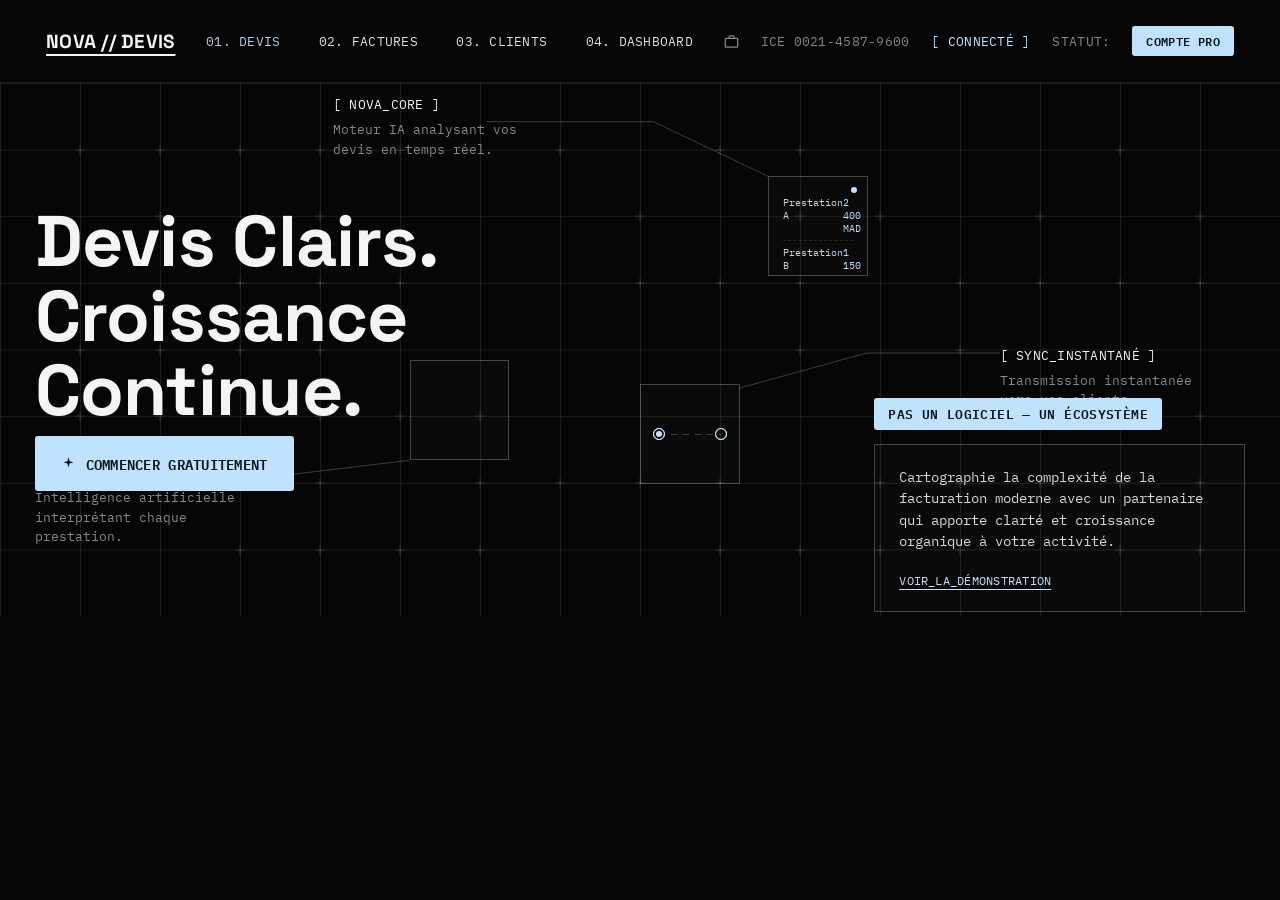
==== frontend/index.html @ 400c8898 "Add frontend" ====
<!DOCTYPE html>
<html lang="fr">
<head>
<meta charset="UTF-8">
<meta name="viewport" content="width=device-width, initial-scale=1.0">
<title>NOVA // DEVIS — Devis clairs. Croissance continue.</title>
<link rel="preconnect" href="https://fonts.googleapis.com">
<link href="https://fonts.googleapis.com/css2?family=Space+Grotesk:wght@500;700&family=IBM+Plex+Mono:wght@400;500;600&display=swap" rel="stylesheet">
<style>
  :root{
    --bg:#060606;
    --line:rgba(255,255,255,.09);
    --line-strong:rgba(255,255,255,.24);
    --ink:#F3F4F5;
    --muted:#83898f;
    --accent:#BFE3FF;
    --accent-ink:#07131f;
    --ease:cubic-bezier(.22,.68,.32,1);
  }
  *,*::before,*::after{box-sizing:border-box;}
  html,body{margin:0;background:var(--bg);}
  body{
    font-family:'IBM Plex Mono', monospace;
    color:var(--ink);
    -webkit-font-smoothing:antialiased;
    overflow-x:hidden;
  }
  a{color:inherit;text-decoration:none;}

  /* ---------------- Curtain (video-open feel) ---------------- */
  .curtain{position:fixed;inset:0;background:#060606;z-index:999;pointer-events:none;
    animation:curtain-out .9s var(--ease) .15s forwards;}
  @keyframes curtain-out{to{opacity:0;visibility:hidden;}}

  /* ---------------- Stage ---------------- */
  .stage{max-width:1600px;margin:0 auto;position:relative;}

  /* NAV */
  .nav{
    display:flex;align-items:center;justify-content:space-between;gap:24px;
    padding:26px clamp(20px,3.6vw,52px);border-bottom:1px solid var(--line);
    font-size:13px;letter-spacing:.02em;
    opacity:0;animation:fadeIn .6s var(--ease) .1s forwards;
  }
  .logo{
    font-family:'Space Grotesk',sans-serif;font-weight:700;font-size:19px;
    text-decoration:underline;text-underline-offset:6px;text-decoration-thickness:2px;
    white-space:nowrap;
  }
  .nav-links{display:flex;gap:clamp(16px,3vw,40px);}
  .nav-links a{color:var(--ink);opacity:.92;transition:opacity .2s;}
  .nav-links a:hover{opacity:1;color:var(--accent);}
  .nav-links a.active{color:var(--accent);}
  .nav-right{display:flex;align-items:center;gap:clamp(10px,2vw,22px);color:var(--muted);white-space:nowrap;}
  .nav-right .tag{color:var(--accent);}
  .pill{
    background:var(--accent);color:var(--accent-ink);font-weight:600;
    padding:5px 14px;border-radius:3px;font-size:12px;letter-spacing:.03em;
  }
  .nav-icon{width:15px;height:15px;flex:none;color:var(--muted);}

  /* HERO CANVAS — percentage-positioned to mirror the reference composition */
  .hero{
    position:relative;
    aspect-ratio:1920/800;
    padding:0 clamp(16px,3.6vw,0px);
  }
  .grid-bg{position:absolute;inset:0;z-index:0;
    background-image:
      linear-gradient(var(--line) 1px, transparent 1px),
      linear-gradient(90deg, var(--line) 1px, transparent 1px);
    background-size: 6.25% 12.5%;
    opacity:0;animation:fadeIn 1.1s ease .2s forwards;
  }
  .connectors{position:absolute;inset:0;width:100%;height:100%;z-index:1;overflow:visible;}
  .connectors path{
    fill:none;stroke:var(--line-strong);stroke-width:1.4;
    stroke-dasharray:1400; stroke-dashoffset:1400;
    animation:draw 1.4s var(--ease) forwards;
  }
  @keyframes draw{to{stroke-dashoffset:0;}}

  .plus-layer{position:absolute;inset:0;z-index:1;pointer-events:none;}
  .plus{
    position:absolute;width:13px;height:13px;transform:translate(-50%,-50%);color:var(--line-strong);
    opacity:0;animation:plusIn .5s ease forwards, plusPulse 4.5s ease-in-out infinite;
  }
  .plus svg{width:100%;height:100%;display:block;}
  @keyframes plusIn{to{opacity:.7;}}
  @keyframes plusPulse{0%,100%{opacity:.35;}50%{opacity:.85;}}

  .node{position:absolute;z-index:2;}
  .node .eyebrow{
    font-size:12.5px;color:var(--ink);letter-spacing:.02em;margin-bottom:8px;
    opacity:0;transform:translateY(8px);animation:upIn .6s var(--ease) forwards;
  }
  .node .desc{
    font-size:12.5px;color:var(--muted);line-height:1.55;max-width:230px;
    opacity:0;transform:translateY(8px);animation:upIn .6s var(--ease) forwards;
  }
  @keyframes upIn{to{opacity:1;transform:translateY(0);}}

  .box{
    position:absolute;z-index:2;border:1px solid var(--line-strong);background:rgba(255,255,255,.015);
    overflow:hidden;opacity:0;transform:scale(.92);
    animation:boxIn .6s var(--ease) forwards;
  }
  @keyframes boxIn{to{opacity:1;transform:scale(1);}}
  .box-inner{position:absolute;inset:0;}

  /* Headline */
  .headline{
    position:absolute; left:2.7%; top:19%; width:min(46%,640px); z-index:2;
  }
  .headline .line{overflow:hidden;display:block;}
  .headline .line span{
    display:inline-block; font-family:'Space Grotesk',sans-serif; font-weight:700;
    font-size:clamp(34px,5.6vw,84px); line-height:1.04; letter-spacing:-.01em;
    transform:translateY(100%); animation:lineUp .7s var(--ease) forwards;
  }
  @keyframes lineUp{to{transform:translateY(0);}}

  .cta{
    position:absolute; left:2.7%; top:calc(19% + clamp(150px,17vw,260px) + 34px);
    display:inline-flex;align-items:center;gap:10px;
    background:var(--accent);color:var(--accent-ink);font-weight:600;font-size:13.5px;letter-spacing:.02em;
    padding:16px 26px;border-radius:3px;z-index:3;
    opacity:0;transform:translateY(14px);animation:upIn .6s var(--ease) 1.1s forwards;
    transition:transform .25s var(--ease), box-shadow .25s var(--ease);
  }
  .cta:hover{transform:translateY(-2px);box-shadow:0 14px 30px -10px rgba(191,227,255,.35);}
  .cta svg{width:15px;height:15px;}

  /* Right callout */
  .callout{position:absolute;right:2.7%;top:59%;width:min(29%,420px);z-index:2;
    opacity:0;transform:translateX(18px);animation:rightIn .7s var(--ease) 1s forwards;}
  @keyframes rightIn{to{opacity:1;transform:translateX(0);}}
  .callout .pill{display:inline-block;margin-bottom:14px;font-size:12.5px;}
  .callout-box{border:1px solid var(--line-strong);padding:22px 24px;background:rgba(255,255,255,.015);}
  .callout-box p{margin:0 0 16px;font-size:13.5px;line-height:1.6;color:#d8dadd;}
  .callout-box a{font-size:12px;color:var(--accent);text-decoration:underline;text-underline-offset:4px;letter-spacing:.02em;}
  .callout-box a:hover{color:#fff;}

  /* ---------------- Box content: NOVA_CORE (AI scanning devis) ---------------- */
  .mini-doc{padding:14px 14px 0;font-size:9.5px;color:#cfd3d7;}
  .mini-doc .row{display:flex;justify-content:space-between;padding:5px 0;border-bottom:1px dashed rgba(255,255,255,.12);}
  .mini-doc .row span:last-child{color:var(--accent);}
  .scan-bar{position:absolute;left:0;right:0;height:22px;
    background:linear-gradient(180deg, transparent, rgba(191,227,255,.16), transparent);
    animation:scan 2.6s linear infinite;}
  @keyframes scan{0%{top:0%;}100%{top:100%;}}
  .ai-dot{position:absolute;top:10px;right:10px;width:6px;height:6px;border-radius:50%;background:var(--accent);
    animation:dotPulse 1.6s ease-in-out infinite;}
  @keyframes dotPulse{0%,100%{opacity:.4;box-shadow:0 0 0 0 rgba(191,227,255,.4);}50%{opacity:1;box-shadow:0 0 0 5px rgba(191,227,255,0);}}

  /* ---------------- Box content: ANALYSE_LIVE (bars) ---------------- */
  .bars{position:absolute;left:14px;right:14px;bottom:14px;top:14px;display:flex;align-items:flex-end;gap:6px;}
  .bars i{flex:1;background:linear-gradient(180deg, var(--accent), rgba(191,227,255,.25));
    border-radius:1px 1px 0 0; animation:barMove 2.8s ease-in-out infinite;}
  @keyframes barMove{0%,100%{transform:scaleY(var(--h1));}50%{transform:scaleY(var(--h2));}}
  .bars i{transform-origin:bottom;}

  /* ---------------- Box content: SYNC_INSTANTANE (pulse nodes) ---------------- */
  .sync-wrap{position:absolute;inset:0;}
  .sync-line{position:absolute;left:18%;right:18%;top:50%;height:1px;background:repeating-linear-gradient(90deg, var(--line-strong) 0 6px, transparent 6px 12px);}
  .sync-node{position:absolute;top:50%;width:12px;height:12px;border:1px solid var(--accent);border-radius:50%;transform:translate(-50%,-50%);}
  .sync-node.a{left:18%;} .sync-node.b{left:82%;}
  .sync-dot{position:absolute;top:50%;left:18%;width:6px;height:6px;border-radius:50%;background:var(--accent);
    transform:translate(-50%,-50%);animation:travel 2.2s linear infinite;}
  @keyframes travel{0%{left:18%;opacity:0;}10%{opacity:1;}90%{opacity:1;}100%{left:82%;opacity:0;}}
  .ring{position:absolute;top:50%;width:12px;height:12px;border:1px solid var(--accent);border-radius:50%;
    transform:translate(-50%,-50%);animation:ringPulse 2.2s ease-out infinite;}
  .ring.a{left:18%;} .ring.b{left:82%;animation-delay:1.1s;}
  @keyframes ringPulse{0%{transform:translate(-50%,-50%) scale(1);opacity:.7;}100%{transform:translate(-50%,-50%) scale(2.4);opacity:0;}}

  @keyframes fadeIn{to{opacity:1;}}

  /* ---------------- Reduced motion ---------------- */
  @media (prefers-reduced-motion: reduce){
    *,*::before,*::after{animation-duration:.001ms !important; animation-iteration-count:1 !important;}
    .curtain{display:none;}
    .headline .line span, .node .eyebrow, .node .desc, .box, .cta, .callout{opacity:1 !important; transform:none !important;}
    .connectors path{stroke-dashoffset:0 !important;}
    .plus{opacity:.6 !important;}
  }

  /* ---------------- Responsive fallback ---------------- */
  @media (max-width:1000px){
    .hero{aspect-ratio:auto;min-height:auto;padding-bottom:60px;}
    .grid-bg,.connectors,.plus-layer{display:none;}
    .node{display:none;}
    .box{display:none;}
    .headline{position:static;width:auto;padding:56px 20px 0;}
    .cta{position:static;margin:28px 20px 0;}
    .callout{position:static;width:auto;margin:40px 20px 0;transform:none !important;opacity:1 !important;}
    .nav-links{display:none;}
  }
  @media (max-width:1000px) and (min-width:0px){
    .nav{flex-wrap:wrap;}
  }
</style>
</head>
<body>

<div class="curtain"></div>

<div class="stage">

  <header class="nav">
    <a href="#" class="logo">NOVA // DEVIS</a>
    <nav class="nav-links">
      <a href="#" class="active">01. DEVIS</a>
      <a href="#">02. FACTURES</a>
      <a href="#">03. CLIENTS</a>
      <a href="#">04. DASHBOARD</a>
    </nav>
    <div class="nav-right">
      <svg class="nav-icon" viewBox="0 0 24 24" fill="none" stroke="currentColor" stroke-width="2" stroke-linecap="round" stroke-linejoin="round"><rect x="2" y="7" width="20" height="14" rx="2"/><path d="M16 7V5a2 2 0 0 0-2-2h-4a2 2 0 0 0-2 2v2"/></svg>
      <span>ICE 0021-4587-9600</span>
      <span class="tag">[ CONNECTÉ ]</span>
      <span>STATUT:</span>
      <span class="pill">COMPTE PRO</span>
    </div>
  </header>

  <section class="hero" id="heroCanvas">
    <div class="grid-bg"></div>

    <svg class="connectors" viewBox="0 0 1920 800" preserveAspectRatio="none">
      <path d="M 730,58 L 980,58 L 1152,140" style="animation-delay:.35s"/>
      <path d="M 1500,405 L 1300,405 L 1108,458" style="animation-delay:.55s"/>
      <path d="M 614,566 L 380,594 L 150,594" style="animation-delay:.75s"/>
    </svg>

    <div class="plus-layer" id="plusLayer"></div>

    <!-- NOVA_CORE -->
    <div class="node" style="left:26%; top:2.5%;">
      <div class="eyebrow" style="animation-delay:.4s;">[ NOVA_CORE ]</div>
      <div class="desc" style="animation-delay:.5s;">Moteur IA analysant vos devis en temps réel.</div>
    </div>
    <div class="box" style="left:60%; top:17.5%; width:7.8%; height:18.6%; animation-delay:.55s;">
      <div class="box-inner">
        <div class="ai-dot"></div>
        <div class="mini-doc">
          <div class="row"><span>Prestation A</span><span>2 400 MAD</span></div>
          <div class="row"><span>Prestation B</span><span>1 150 MAD</span></div>
          <div class="row"><span>TVA 20%</span><span>710 MAD</span></div>
          <div class="row"><span>Total</span><span>4 260 MAD</span></div>
        </div>
        <div class="scan-bar"></div>
      </div>
    </div>

    <!-- SYNC_INSTANTANE -->
    <div class="node" style="left:78.1%; top:49.5%; text-align:left;">
      <div class="eyebrow" style="animation-delay:.6s;">[ SYNC_INSTANTANÉ ]</div>
      <div class="desc" style="animation-delay:.7s;">Transmission instantanée vers vos clients.</div>
    </div>
    <div class="box" style="left:50%; top:56.5%; width:7.8%; height:18.6%; animation-delay:.7s;">
      <div class="box-inner sync-wrap">
        <div class="sync-line"></div>
        <div class="ring a"></div><div class="ring b"></div>
        <div class="sync-node a"></div><div class="sync-node b"></div>
        <div class="sync-dot"></div>
      </div>
    </div>

    <!-- ANALYSE_LIVE -->
    <div class="node" style="left:2.7%; top:71.5%;">
      <div class="eyebrow" style="animation-delay:.8s;">[ ANALYSE_LIVE ]</div>
      <div class="desc" style="animation-delay:.9s;">Intelligence artificielle interprétant chaque prestation.</div>
    </div>
    <div class="box" style="left:32%; top:52%; width:7.8%; height:18.6%; animation-delay:.85s;">
      <div class="box-inner">
        <div class="bars" id="analyseBars"></div>
      </div>
    </div>

    <!-- Headline -->
    <h1 class="headline">
      <span class="line"><span style="animation-delay:.55s;">Devis Clairs.</span></span>
      <span class="line"><span style="animation-delay:.68s;">Croissance</span></span>
      <span class="line"><span style="animation-delay:.81s;">Continue.</span></span>
    </h1>

    <a href="#" class="cta">
      <svg viewBox="0 0 24 24" fill="currentColor"><path d="M12 2l1.8 6.2L20 10l-6.2 1.8L12 18l-1.8-6.2L4 10l6.2-1.8L12 2z"/></svg>
      COMMENCER GRATUITEMENT
    </a>

    <div class="callout">
      <span class="pill">PAS UN LOGICIEL — UN ÉCOSYSTÈME</span>
      <div class="callout-box">
        <p>Cartographie la complexité de la facturation moderne avec un partenaire qui apporte clarté et croissance organique à votre activité.</p>
        <a href="#">VOIR_LA_DÉMONSTRATION</a>
      </div>
    </div>

  </section>
</div>

<script>
  // Procedurally scatter blueprint "+" markers across the grid intersections,
  // with randomized pulse timing so the canvas feels quietly alive.
  const plusSvg = '<svg viewBox="0 0 24 24" fill="none" stroke="currentColor" stroke-width="2" stroke-linecap="round"><path d="M12 4v16M4 12h16"/></svg>';
  const layer = document.getElementById('plusLayer');
  const cols = 16, rows = 8;
  for(let r=1;r<rows;r++){
    for(let c=1;c<cols;c++){
      if(Math.random() > 0.55) continue; // sparse, not every intersection
      const el = document.createElement('div');
      el.className = 'plus';
      el.style.left = (c/cols*100) + '%';
      el.style.top = (r/rows*100) + '%';
      el.style.animationDelay = (Math.random()*1.2) + 's, ' + (Math.random()*4) + 's';
      el.innerHTML = plusSvg;
      layer.appendChild(el);
    }
  }

  // Animated bar chart for the ANALYSE_LIVE box
  const bars = document.getElementById('analyseBars');
  for(let i=0;i<7;i++){
    const h1 = (0.25 + Math.random()*0.5).toFixed(2);
    const h2 = (0.35 + Math.random()*0.6).toFixed(2);
    const b = document.createElement('i');
    b.style.setProperty('--h1', h1);
    b.style.setProperty('--h2', h2);
    b.style.transform = 'scaleY(' + h1 + ')';
    b.style.animationDelay = (Math.random()*1.4) + 's';
    bars.appendChild(b);
  }

  // Subtle parallax on the hero canvas, following the cursor (desktop only)
  const hero = document.getElementById('heroCanvas');
  if(window.matchMedia('(min-width:1001px)').matches && !window.matchMedia('(prefers-reduced-motion: reduce)').matches){
    hero.addEventListener('mousemove', (e)=>{
      const r = hero.getBoundingClientRect();
      const px = (e.clientX - r.left)/r.width - 0.5;
      const py = (e.clientY - r.top)/r.height - 0.5;
      hero.querySelectorAll('.node, .box').forEach((el, i)=>{
        const depth = (i % 3 + 1) * 2.4;
        el.style.transform = (el.style.transform||'').replace(/translate3d\([^)]*\)/,'') +
          ` translate3d(${px*depth}px, ${py*depth}px, 0)`;
      });
    });
  }
</script>
</body>
</html>
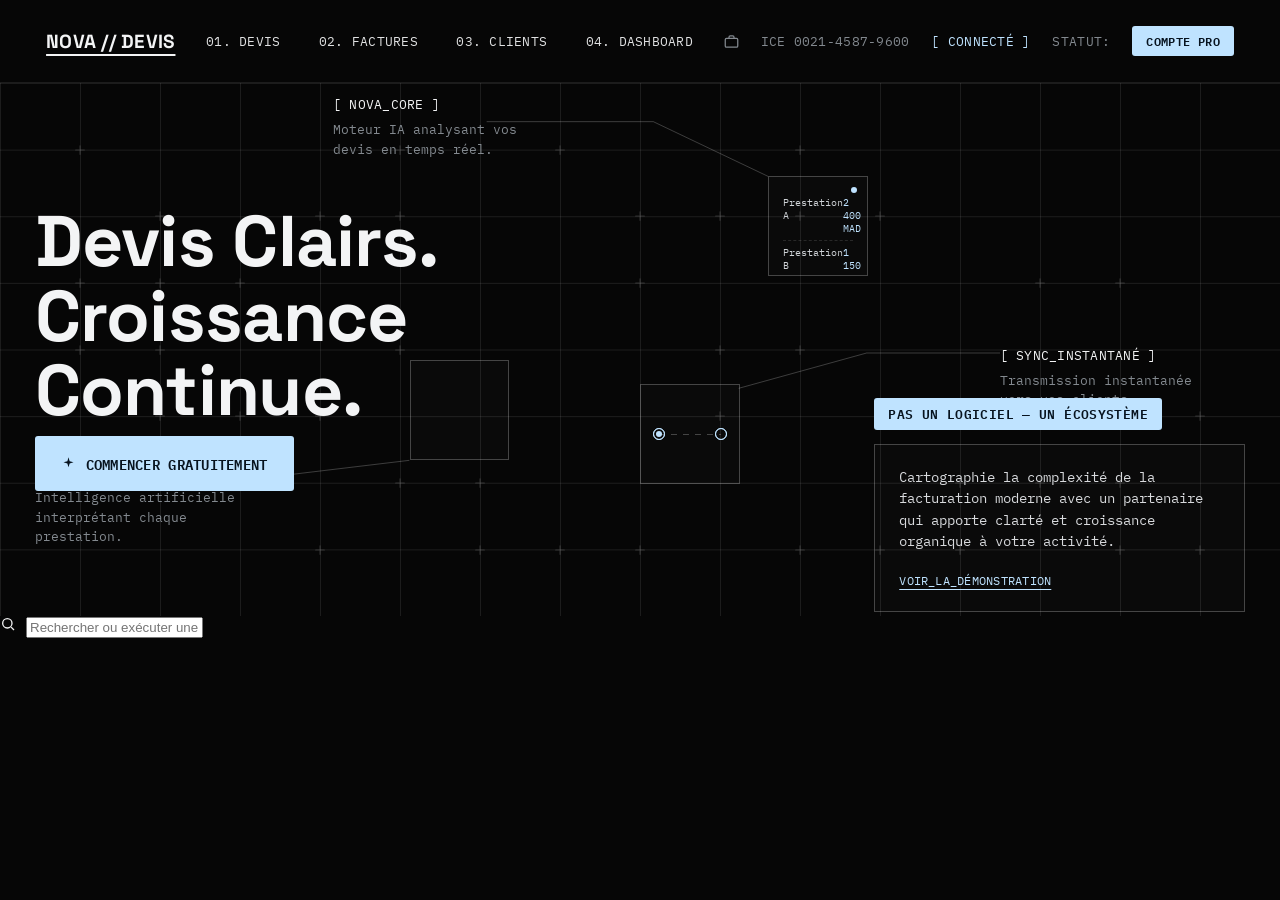
==== commit f3b2c8d1: "Update index.html" ====
--- a/frontend/index.html
+++ b/frontend/index.html
@@ -207,12 +207,12 @@
 <div class="stage">
 
   <header class="nav">
-    <a href="#" class="logo">NOVA // DEVIS</a>
+    <a href="index.html" class="logo">NOVA // DEVIS</a>
     <nav class="nav-links">
-      <a href="#" class="active">01. DEVIS</a>
-      <a href="#">02. FACTURES</a>
-      <a href="#">03. CLIENTS</a>
-      <a href="#">04. DASHBOARD</a>
+      <a href="devis.html">01. DEVIS</a>
+      <a href="factures.html">02. FACTURES</a>
+      <a href="clients.html">03. CLIENTS</a>
+      <a href="dashboard.html">04. DASHBOARD</a>
     </nav>
     <div class="nav-right">
       <svg class="nav-icon" viewBox="0 0 24 24" fill="none" stroke="currentColor" stroke-width="2" stroke-linecap="round" stroke-linejoin="round"><rect x="2" y="7" width="20" height="14" rx="2"/><path d="M16 7V5a2 2 0 0 0-2-2h-4a2 2 0 0 0-2 2v2"/></svg>
@@ -284,7 +284,7 @@
       <span class="line"><span style="animation-delay:.81s;">Continue.</span></span>
     </h1>
 
-    <a href="#" class="cta">
+    <a href="devis.html" class="cta">
       <svg viewBox="0 0 24 24" fill="currentColor"><path d="M12 2l1.8 6.2L20 10l-6.2 1.8L12 18l-1.8-6.2L4 10l6.2-1.8L12 2z"/></svg>
       COMMENCER GRATUITEMENT
     </a>
@@ -293,13 +293,14 @@
       <span class="pill">PAS UN LOGICIEL — UN ÉCOSYSTÈME</span>
       <div class="callout-box">
         <p>Cartographie la complexité de la facturation moderne avec un partenaire qui apporte clarté et croissance organique à votre activité.</p>
-        <a href="#">VOIR_LA_DÉMONSTRATION</a>
+        <a href="dashboard.html">VOIR_LA_DÉMONSTRATION</a>
       </div>
     </div>
 
   </section>
 </div>
 
+<script src="js/app.js"></script>
 <script>
   // Procedurally scatter blueprint "+" markers across the grid intersections,
   // with randomized pulse timing so the canvas feels quietly alive.
@@ -348,4 +349,4 @@
   }
 </script>
 </body>
-</html>+</html>
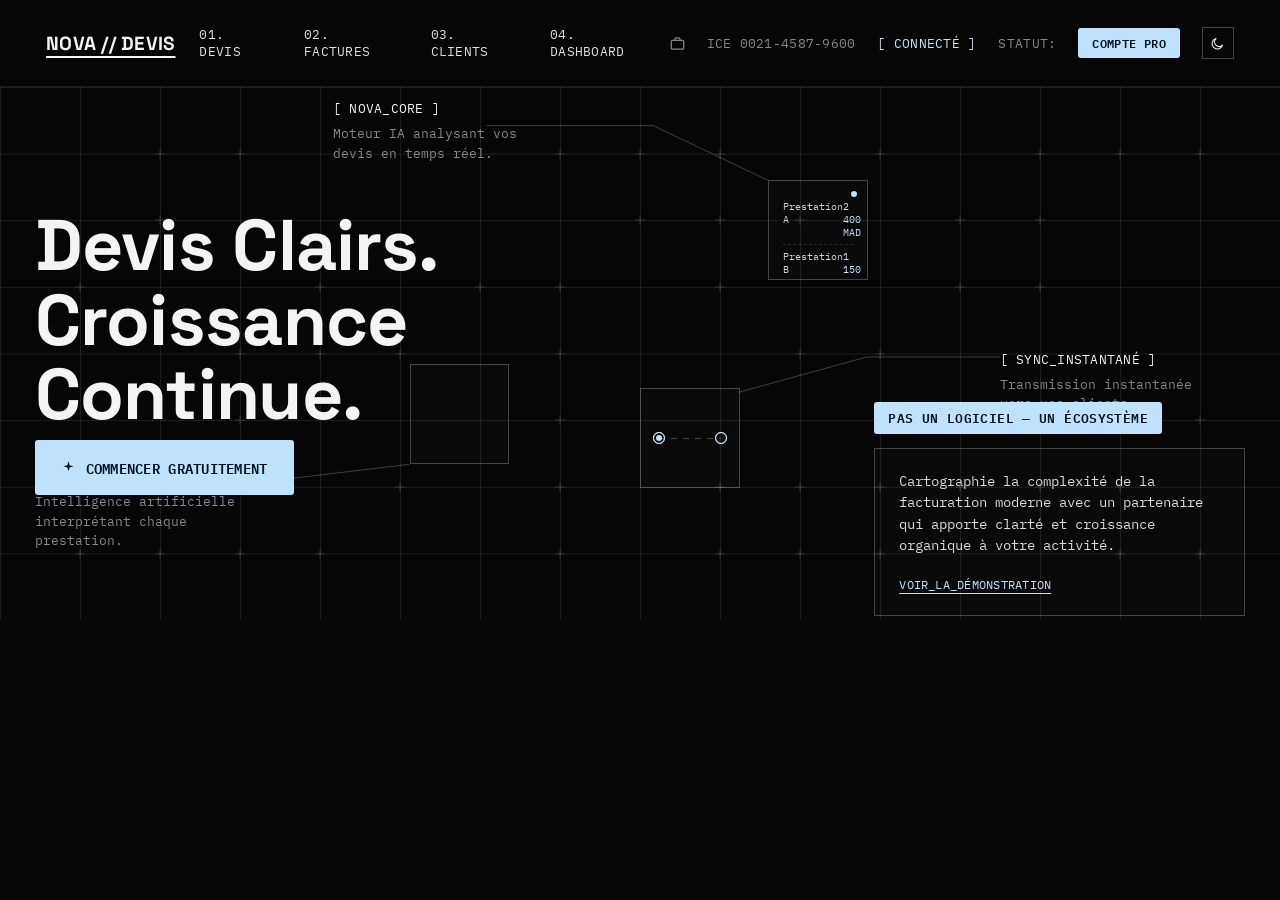
==== commit 8691a588: "Update index.html" ====
--- a/frontend/index.html
+++ b/frontend/index.html
@@ -14,8 +14,19 @@
     --ink:#F3F4F5;
     --muted:#83898f;
     --accent:#BFE3FF;
+    --accent-rgb:191,227,255;
     --accent-ink:#07131f;
     --ease:cubic-bezier(.22,.68,.32,1);
+  }
+  [data-theme="light"]{
+    --bg:#FFFFFF;
+    --line:rgba(10,12,15,.10);
+    --line-strong:rgba(10,12,15,.24);
+    --ink:#101113;
+    --muted:#5B6066;
+    --accent:#1C6FD1;
+    --accent-rgb:28,111,209;
+    --accent-ink:#FFFFFF;
   }
   *,*::before,*::after{box-sizing:border-box;}
   html,body{margin:0;background:var(--bg);}
@@ -58,6 +69,13 @@
     padding:5px 14px;border-radius:3px;font-size:12px;letter-spacing:.03em;
   }
   .nav-icon{width:15px;height:15px;flex:none;color:var(--muted);}
+  .theme-toggle{
+    width:32px;height:32px;border:1px solid var(--line-strong);background:transparent;color:var(--ink);
+    display:inline-flex;align-items:center;justify-content:center;cursor:pointer;flex:none;
+    transition:border-color .2s, transform .3s var(--ease);
+  }
+  .theme-toggle:hover{border-color:var(--accent);}
+  .theme-toggle svg{width:15px;height:15px;}
 
   /* HERO CANVAS — percentage-positioned to mirror the reference composition */
   .hero{
@@ -128,7 +146,7 @@
     opacity:0;transform:translateY(14px);animation:upIn .6s var(--ease) 1.1s forwards;
     transition:transform .25s var(--ease), box-shadow .25s var(--ease);
   }
-  .cta:hover{transform:translateY(-2px);box-shadow:0 14px 30px -10px rgba(191,227,255,.35);}
+  .cta:hover{transform:translateY(-2px);box-shadow:0 14px 30px -10px rgba(var(--accent-rgb),.35);}
   .cta svg{width:15px;height:15px;}
 
   /* Right callout */
@@ -146,16 +164,16 @@
   .mini-doc .row{display:flex;justify-content:space-between;padding:5px 0;border-bottom:1px dashed rgba(255,255,255,.12);}
   .mini-doc .row span:last-child{color:var(--accent);}
   .scan-bar{position:absolute;left:0;right:0;height:22px;
-    background:linear-gradient(180deg, transparent, rgba(191,227,255,.16), transparent);
+    background:linear-gradient(180deg, transparent, rgba(var(--accent-rgb),.16), transparent);
     animation:scan 2.6s linear infinite;}
   @keyframes scan{0%{top:0%;}100%{top:100%;}}
   .ai-dot{position:absolute;top:10px;right:10px;width:6px;height:6px;border-radius:50%;background:var(--accent);
     animation:dotPulse 1.6s ease-in-out infinite;}
-  @keyframes dotPulse{0%,100%{opacity:.4;box-shadow:0 0 0 0 rgba(191,227,255,.4);}50%{opacity:1;box-shadow:0 0 0 5px rgba(191,227,255,0);}}
+  @keyframes dotPulse{0%,100%{opacity:.4;box-shadow:0 0 0 0 rgba(var(--accent-rgb),.4);}50%{opacity:1;box-shadow:0 0 0 5px rgba(var(--accent-rgb),0);}}
 
   /* ---------------- Box content: ANALYSE_LIVE (bars) ---------------- */
   .bars{position:absolute;left:14px;right:14px;bottom:14px;top:14px;display:flex;align-items:flex-end;gap:6px;}
-  .bars i{flex:1;background:linear-gradient(180deg, var(--accent), rgba(191,227,255,.25));
+  .bars i{flex:1;background:linear-gradient(180deg, var(--accent), rgba(var(--accent-rgb),.25));
     border-radius:1px 1px 0 0; animation:barMove 2.8s ease-in-out infinite;}
   @keyframes barMove{0%,100%{transform:scaleY(var(--h1));}50%{transform:scaleY(var(--h2));}}
   .bars i{transform-origin:bottom;}
@@ -220,6 +238,7 @@
       <span class="tag">[ CONNECTÉ ]</span>
       <span>STATUT:</span>
       <span class="pill">COMPTE PRO</span>
+      <button class="theme-toggle" aria-label="Changer de thème"></button>
     </div>
   </header>
 
